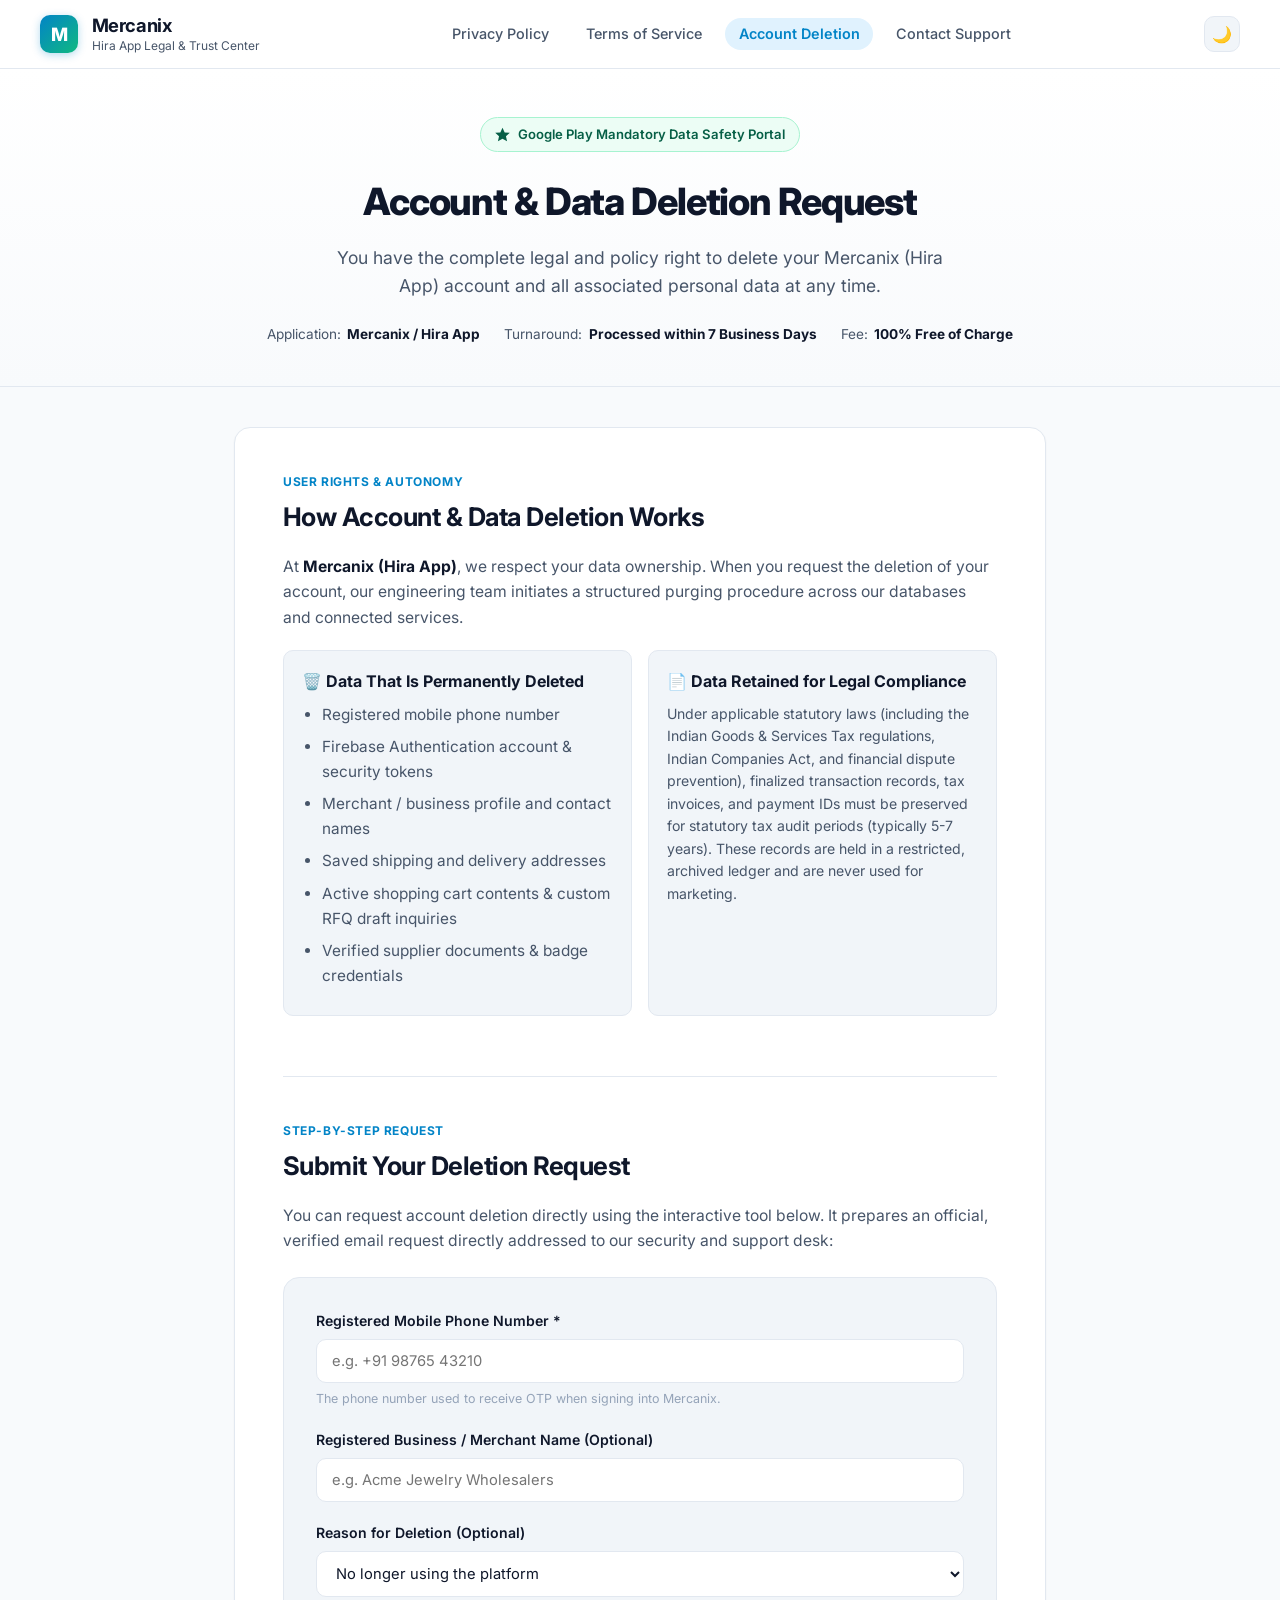
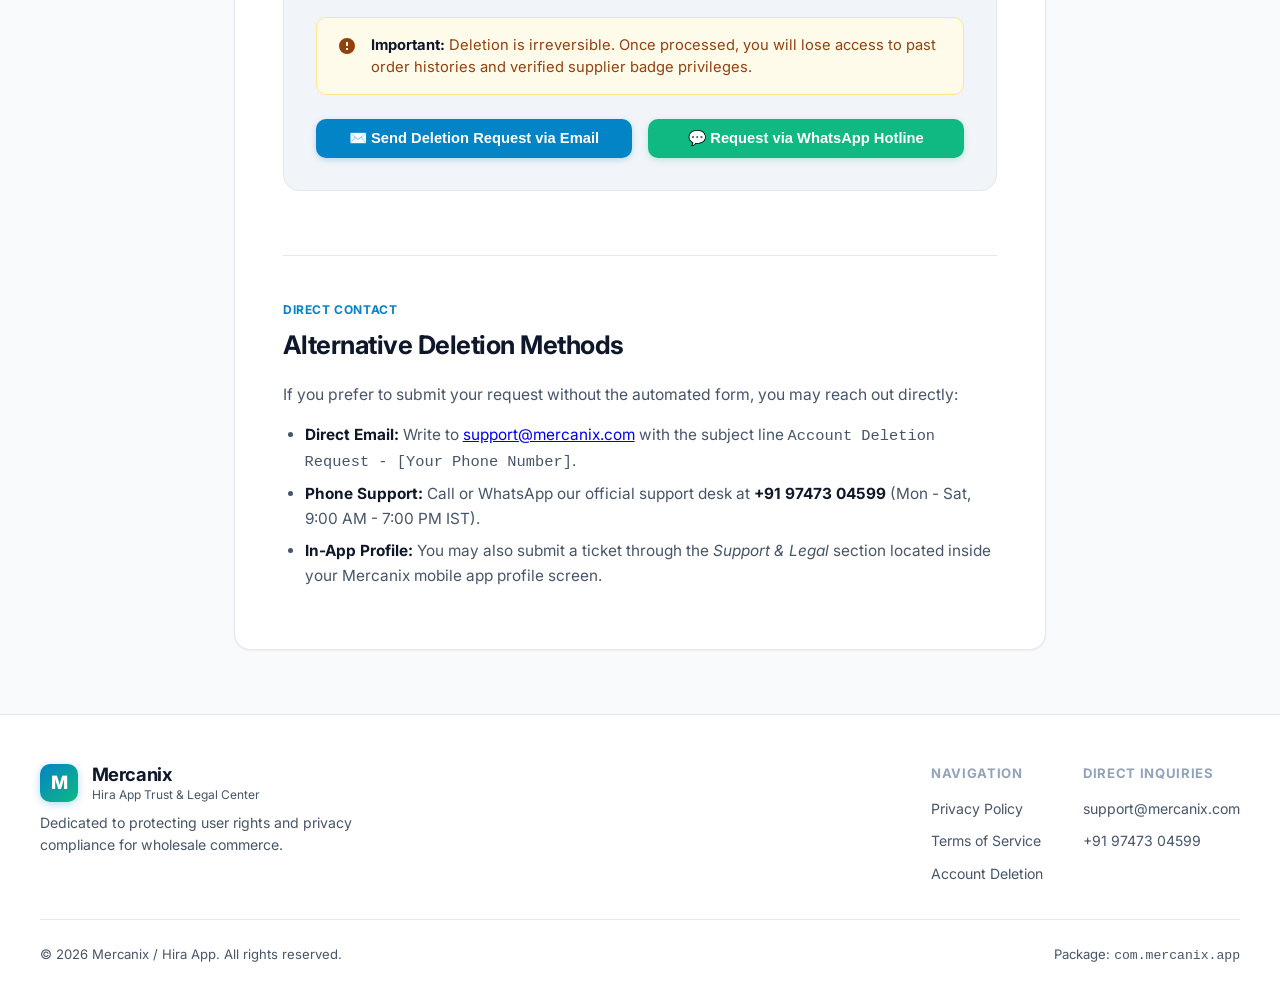
==== deletion.html @ 60d38a86 "Initial commit: Mercanix Privacy Policy, Account Deletion, and Terms" ====
<!DOCTYPE html>
<html lang="en">
<head>
  <meta charset="UTF-8">
  <meta name="viewport" content="width=device-width, initial-scale=1.0">
  <title>Account & Data Deletion Request - Mercanix (Hira App)</title>
  <meta name="description" content="Official Account & Data Deletion request portal for Mercanix (Hira App). Google Play Store compliant account removal and personal data erasure.">
  <link rel="preconnect" href="https://fonts.googleapis.com">
  <link rel="preconnect" href="https://fonts.gstatic.com" crossorigin>
  <link href="https://fonts.googleapis.com/css2?family=Inter:wght@400;500;600;700;800&display=swap" rel="stylesheet">
  <link rel="stylesheet" href="style.css">
</head>
<body>
  <!-- Header Navigation -->
  <header class="site-header">
    <div class="header-container">
      <a href="index.html" class="brand-wrapper">
        <div class="brand-icon">M</div>
        <div class="brand-info">
          <h1>Mercanix</h1>
          <span>Hira App Legal & Trust Center</span>
        </div>
      </a>

      <nav>
        <ul class="nav-menu">
          <li><a href="index.html" class="nav-link">Privacy Policy</a></li>
          <li><a href="terms.html" class="nav-link">Terms of Service</a></li>
          <li><a href="deletion.html" class="nav-link active">Account Deletion</a></li>
          <li><a href="index.html#contact" class="nav-link">Contact Support</a></li>
        </ul>
      </nav>

      <div class="header-actions">
        <button id="theme-toggle" class="btn-icon" title="Toggle Dark/Light Mode" aria-label="Toggle Theme">
          🌙
        </button>
      </div>
    </div>
  </header>

  <!-- Hero Section -->
  <section class="hero-banner">
    <div class="hero-container">
      <div class="compliance-badge">
        <svg viewBox="0 0 20 20"><path d="M10 1l2.9 6.2 6.8.6-5.1 4.5 1.5 6.7-6.1-3.5-6.1 3.5 1.5-6.7-5.1-4.5 6.8-.6L10 1z"/></svg>
        Google Play Mandatory Data Safety Portal
      </div>
      <h1 class="hero-title">Account & Data Deletion Request</h1>
      <p class="hero-subtitle">
        You have the complete legal and policy right to delete your Mercanix (Hira App) account and all associated personal data at any time.
      </p>

      <div class="hero-meta-strip">
        <div class="meta-item">
          <span>Application:</span>
          <strong>Mercanix / Hira App</strong>
        </div>
        <div class="meta-item">
          <span>Turnaround:</span>
          <strong>Processed within 7 Business Days</strong>
        </div>
        <div class="meta-item">
          <span>Fee:</span>
          <strong>100% Free of Charge</strong>
        </div>
      </div>
    </div>
  </section>

  <!-- Main Container -->
  <div class="main-wrapper" style="grid-template-columns: 1fr; max-width: 860px;">
    <article class="policy-content">
      
      <section class="policy-section">
        <span class="section-tag">User Rights & Autonomy</span>
        <h2>How Account & Data Deletion Works</h2>
        <p>
          At <strong>Mercanix (Hira App)</strong>, we respect your data ownership. When you request the deletion of your account, our engineering team initiates a structured purging procedure across our databases and connected services.
        </p>

        <div class="cards-grid">
          <div class="feature-card">
            <h4>🗑️ Data That Is Permanently Deleted</h4>
            <ul style="margin: 0.5rem 0 0 1.25rem; font-size: 0.88rem;">
              <li>Registered mobile phone number</li>
              <li>Firebase Authentication account & security tokens</li>
              <li>Merchant / business profile and contact names</li>
              <li>Saved shipping and delivery addresses</li>
              <li>Active shopping cart contents & custom RFQ draft inquiries</li>
              <li>Verified supplier documents & badge credentials</li>
            </ul>
          </div>

          <div class="feature-card">
            <h4>📄 Data Retained for Legal Compliance</h4>
            <p style="font-size: 0.88rem; margin-top: 0.5rem;">
              Under applicable statutory laws (including the Indian Goods & Services Tax regulations, Indian Companies Act, and financial dispute prevention), finalized transaction records, tax invoices, and payment IDs must be preserved for statutory tax audit periods (typically 5-7 years). These records are held in a restricted, archived ledger and are never used for marketing.
            </p>
          </div>
        </div>
      </section>

      <!-- Interactive Deletion Form -->
      <section class="policy-section">
        <span class="section-tag">Step-by-Step Request</span>
        <h2>Submit Your Deletion Request</h2>
        <p>
          You can request account deletion directly using the interactive tool below. It prepares an official, verified email request directly addressed to our security and support desk:
        </p>

        <div class="deletion-form-card">
          <form id="deletion-form" onsubmit="handleDeletionSubmit(event)">
            <div class="form-group">
              <label class="form-label" for="phone-number">Registered Mobile Phone Number *</label>
              <input 
                type="tel" 
                id="phone-number" 
                class="form-input" 
                placeholder="e.g. +91 98765 43210" 
                required
              >
              <div class="form-hint">The phone number used to receive OTP when signing into Mercanix.</div>
            </div>

            <div class="form-group">
              <label class="form-label" for="business-name">Registered Business / Merchant Name (Optional)</label>
              <input 
                type="text" 
                id="business-name" 
                class="form-input" 
                placeholder="e.g. Acme Jewelry Wholesalers"
              >
            </div>

            <div class="form-group">
              <label class="form-label" for="deletion-reason">Reason for Deletion (Optional)</label>
              <select id="deletion-reason" class="form-select">
                <option value="No longer using the platform">No longer using the platform</option>
                <option value="Privacy or data concerns">Privacy or data concerns</option>
                <option value="Changing mobile phone number">Changing mobile phone number</option>
                <option value="Temporary business closure">Temporary business closure</option>
                <option value="Other">Other / Prefer not to say</option>
              </select>
            </div>

            <div class="alert-box warning" style="margin-bottom: 1.5rem;">
              <svg viewBox="0 0 20 20"><path d="M10 2a8 8 0 100 16 8 8 0 000-16zm1 12H9v-2h2v2zm0-4H9V6h2v4z"/></svg>
              <div>
                <strong>Important:</strong> Deletion is irreversible. Once processed, you will lose access to past order histories and verified supplier badge privileges.
              </div>
            </div>

            <div style="display: flex; gap: 1rem; flex-wrap: wrap;">
              <button type="submit" class="btn btn-primary" style="flex: 1; min-width: 240px;">
                ✉️ Send Deletion Request via Email
              </button>
              <button type="button" onclick="openWhatsAppDeletion()" class="btn btn-accent" style="flex: 1; min-width: 240px;">
                💬 Request via WhatsApp Hotline
              </button>
            </div>
          </form>
        </div>
      </section>

      <!-- Alternative Methods -->
      <section class="policy-section">
        <span class="section-tag">Direct Contact</span>
        <h2>Alternative Deletion Methods</h2>
        <p>If you prefer to submit your request without the automated form, you may reach out directly:</p>
        <ul>
          <li><strong>Direct Email:</strong> Write to <a href="mailto:support@mercanix.com">support@mercanix.com</a> with the subject line <code>Account Deletion Request - [Your Phone Number]</code>.</li>
          <li><strong>Phone Support:</strong> Call or WhatsApp our official support desk at <strong>+91 97473 04599</strong> (Mon - Sat, 9:00 AM - 7:00 PM IST).</li>
          <li><strong>In-App Profile:</strong> You may also submit a ticket through the <em>Support & Legal</em> section located inside your Mercanix mobile app profile screen.</li>
        </ul>
      </section>

    </article>
  </div>

  <!-- Footer -->
  <footer class="site-footer">
    <div class="footer-container">
      <div class="footer-top">
        <div class="footer-brand">
          <div class="brand-wrapper">
            <div class="brand-icon">M</div>
            <div class="brand-info">
              <h1>Mercanix</h1>
              <span>Hira App Trust & Legal Center</span>
            </div>
          </div>
          <p>
            Dedicated to protecting user rights and privacy compliance for wholesale commerce.
          </p>
        </div>

        <div class="footer-links">
          <div class="footer-col">
            <h5>Navigation</h5>
            <ul>
              <li><a href="index.html">Privacy Policy</a></li>
              <li><a href="terms.html">Terms of Service</a></li>
              <li><a href="deletion.html">Account Deletion</a></li>
            </ul>
          </div>
          <div class="footer-col">
            <h5>Direct Inquiries</h5>
            <ul>
              <li><a href="mailto:support@mercanix.com">support@mercanix.com</a></li>
              <li><a href="tel:+919747304599">+91 97473 04599</a></li>
            </ul>
          </div>
        </div>
      </div>

      <div class="footer-bottom">
        <div>© 2026 Mercanix / Hira App. All rights reserved.</div>
        <div>Package: <code>com.mercanix.app</code></div>
      </div>
    </div>
  </footer>

  <script>
    // Theme toggle
    const themeToggleBtn = document.getElementById('theme-toggle');
    const savedTheme = localStorage.getItem('mercanix_theme') || (window.matchMedia('(prefers-color-scheme: dark)').matches ? 'dark' : 'light');
    document.documentElement.setAttribute('data-theme', savedTheme);
    if (themeToggleBtn) {
      themeToggleBtn.innerHTML = savedTheme === 'dark' ? '☀️' : '🌙';
      themeToggleBtn.addEventListener('click', () => {
        const currentTheme = document.documentElement.getAttribute('data-theme');
        const newTheme = currentTheme === 'dark' ? 'light' : 'dark';
        document.documentElement.setAttribute('data-theme', newTheme);
        localStorage.setItem('mercanix_theme', newTheme);
        themeToggleBtn.innerHTML = newTheme === 'dark' ? '☀️' : '🌙';
      });
    }

    // Form Submission: Formats pre-filled Mailto
    function handleDeletionSubmit(e) {
      e.preventDefault();
      const phone = document.getElementById('phone-number').value.trim();
      const business = document.getElementById('business-name').value.trim();
      const reason = document.getElementById('deletion-reason').value;

      if (!phone) {
        alert('Please provide your registered mobile phone number.');
        return;
      }

      const subject = encodeURIComponent(`Account & Data Deletion Request - ${phone}`);
      const body = encodeURIComponent(
        `Dear Mercanix Support Team,\n\n` +
        `I am officially requesting the complete deletion of my user account and associated personal data from the Mercanix (Hira App) mobile application.\n\n` +
        `Account Details:\n` +
        `- Registered Phone Number: ${phone}\n` +
        `- Business/Store Name: ${business || 'Not specified'}\n` +
        `- Reason: ${reason}\n\n` +
        `I understand that this action is irreversible and request that all personal credentials, saved addresses, and active session tokens be purged within 7 business days as per Google Play Store policy.\n\n` +
        `Thank you.`
      );

      window.location.href = `mailto:support@mercanix.com?subject=${subject}&body=${body}`;
    }

    // WhatsApp Direct Deletion
    function openWhatsAppDeletion() {
      const phone = document.getElementById('phone-number').value.trim() || '[My Phone Number]';
      const text = encodeURIComponent(
        `Hello Mercanix Support,\n\nI would like to request the permanent deletion of my Mercanix / Hira App account registered with phone: ${phone}. Please confirm once processed.`
      );
      window.open(`https://wa.me/919747304599?text=${text}`, '_blank');
    }
  </script>
</body>
</html>
---- style.css ----
/* ==========================================================================
   Mercanix / Hira App - Privacy Policy & Legal Portal Stylesheet
   Modern, Clean, Responsive, and Google Play Store Compliant
   ========================================================================== */

:root {
  --primary: #0284c7;
  --primary-hover: #0369a1;
  --primary-light: #e0f2fe;
  --accent: #10b981;
  --accent-light: #d1fae5;
  --accent-dark: #047857;
  
  --bg-page: #f8fafc;
  --bg-card: #ffffff;
  --bg-card-alt: #f1f5f9;
  --bg-nav: rgba(255, 255, 255, 0.92);
  --border-color: #e2e8f0;
  --border-focus: #38bdf8;
  
  --text-main: #0f172a;
  --text-muted: #475569;
  --text-light: #94a3b8;
  
  --badge-bg: #ecfdf5;
  --badge-text: #065f46;
  --badge-border: #a7f3d0;
  
  --alert-info-bg: #eff6ff;
  --alert-info-border: #bfdbfe;
  --alert-info-text: #1e40af;
  
  --alert-warn-bg: #fffbeb;
  --alert-warn-border: #fde68a;
  --alert-warn-text: #92400e;
  
  --shadow-sm: 0 1px 2px 0 rgba(0, 0, 0, 0.05);
  --shadow-md: 0 4px 6px -1px rgba(0, 0, 0, 0.08), 0 2px 4px -2px rgba(0, 0, 0, 0.05);
  --shadow-lg: 0 10px 15px -3px rgba(0, 0, 0, 0.08), 0 4px 6px -4px rgba(0, 0, 0, 0.04);
  
  --radius-sm: 6px;
  --radius-md: 10px;
  --radius-lg: 16px;
  --radius-full: 9999px;
  
  --font-sans: 'Inter', -apple-system, BlinkMacSystemFont, "Segoe UI", Roboto, Helvetica, Arial, sans-serif;
  --font-mono: ui-monospace, SFMono-Regular, Menlo, Monaco, Consolas, monospace;
}

[data-theme="dark"] {
  --bg-page: #0b0f19;
  --bg-card: #131b2e;
  --bg-card-alt: #1e293b;
  --bg-nav: rgba(19, 27, 46, 0.92);
  --border-color: #27354f;
  --border-focus: #38bdf8;
  
  --text-main: #f8fafc;
  --text-muted: #94a3b8;
  --text-light: #64748b;
  
  --badge-bg: rgba(16, 185, 129, 0.15);
  --badge-text: #34d399;
  --badge-border: rgba(16, 185, 129, 0.3);
  
  --alert-info-bg: rgba(30, 58, 138, 0.25);
  --alert-info-border: rgba(59, 130, 246, 0.35);
  --alert-info-text: #93c5fd;
  
  --alert-warn-bg: rgba(146, 64, 14, 0.25);
  --alert-warn-border: rgba(245, 158, 11, 0.35);
  --alert-warn-text: #fde68a;
  
  --shadow-sm: 0 1px 2px 0 rgba(0, 0, 0, 0.3);
  --shadow-md: 0 4px 6px -1px rgba(0, 0, 0, 0.4);
  --shadow-lg: 0 10px 15px -3px rgba(0, 0, 0, 0.5);
}

/* Base Reset */
*, *::before, *::after {
  box-sizing: border-box;
  margin: 0;
  padding: 0;
}

html {
  scroll-behavior: smooth;
  font-size: 16px;
  line-height: 1.6;
}

body {
  font-family: var(--font-sans);
  background-color: var(--bg-page);
  color: var(--text-main);
  transition: background-color 0.25s ease, color 0.25s ease;
  -webkit-font-smoothing: antialiased;
  -moz-osx-font-smoothing: grayscale;
}

/* Reading Progress Bar */
#progress-bar {
  position: fixed;
  top: 0;
  left: 0;
  height: 3px;
  background: linear-gradient(90deg, var(--primary), var(--accent));
  width: 0%;
  z-index: 999;
  transition: width 0.1s ease-out;
}

/* Header & Navigation */
header.site-header {
  position: sticky;
  top: 0;
  background: var(--bg-nav);
  backdrop-filter: blur(12px);
  -webkit-backdrop-filter: blur(12px);
  border-bottom: 1px solid var(--border-color);
  z-index: 100;
  padding: 0.85rem 1.5rem;
}

.header-container {
  max-width: 1200px;
  margin: 0 auto;
  display: flex;
  align-items: center;
  justify-content: space-between;
  gap: 1rem;
}

.brand-wrapper {
  display: flex;
  align-items: center;
  gap: 0.85rem;
  text-decoration: none;
  color: inherit;
}

.brand-icon {
  width: 38px;
  height: 38px;
  border-radius: var(--radius-md);
  background: linear-gradient(135deg, #0284c7, #10b981);
  display: flex;
  align-items: center;
  justify-content: center;
  color: white;
  font-weight: 800;
  font-size: 1.15rem;
  box-shadow: 0 2px 8px rgba(2, 132, 199, 0.3);
}

.brand-info h1 {
  font-size: 1.15rem;
  font-weight: 700;
  letter-spacing: -0.02em;
  color: var(--text-main);
  line-height: 1.2;
}

.brand-info span {
  font-size: 0.75rem;
  color: var(--text-muted);
  display: block;
}

.nav-menu {
  display: flex;
  align-items: center;
  gap: 0.6rem;
  list-style: none;
}

.nav-link {
  text-decoration: none;
  font-size: 0.9rem;
  font-weight: 500;
  color: var(--text-muted);
  padding: 0.45rem 0.85rem;
  border-radius: var(--radius-full);
  transition: all 0.2s ease;
}

.nav-link:hover {
  color: var(--primary);
  background: var(--bg-card-alt);
}

.nav-link.active {
  color: var(--primary);
  background: var(--primary-light);
  font-weight: 600;
}

[data-theme="dark"] .nav-link.active {
  background: rgba(2, 132, 199, 0.2);
  color: #38bdf8;
}

.header-actions {
  display: flex;
  align-items: center;
  gap: 0.6rem;
}

.btn-icon {
  background: var(--bg-card-alt);
  border: 1px solid var(--border-color);
  color: var(--text-muted);
  padding: 0.45rem;
  border-radius: var(--radius-md);
  cursor: pointer;
  display: inline-flex;
  align-items: center;
  justify-content: center;
  transition: all 0.2s ease;
  font-size: 1rem;
  width: 36px;
  height: 36px;
}

.btn-icon:hover {
  color: var(--text-main);
  border-color: var(--border-focus);
}

/* Hero Section */
.hero-banner {
  background: linear-gradient(180deg, var(--bg-card) 0%, var(--bg-page) 100%);
  border-bottom: 1px solid var(--border-color);
  padding: 3rem 1.5rem 2.5rem;
}

.hero-container {
  max-width: 1100px;
  margin: 0 auto;
  text-align: center;
}

.compliance-badge {
  display: inline-flex;
  align-items: center;
  gap: 0.5rem;
  padding: 0.35rem 0.85rem;
  border-radius: var(--radius-full);
  background: var(--badge-bg);
  border: 1px solid var(--badge-border);
  color: var(--badge-text);
  font-size: 0.82rem;
  font-weight: 600;
  margin-bottom: 1.25rem;
}

.compliance-badge svg {
  width: 15px;
  height: 15px;
  fill: currentColor;
}

.hero-title {
  font-size: 2.35rem;
  font-weight: 800;
  letter-spacing: -0.03em;
  color: var(--text-main);
  margin-bottom: 0.75rem;
}

.hero-subtitle {
  font-size: 1.1rem;
  color: var(--text-muted);
  max-width: 650px;
  margin: 0 auto 1.5rem;
}

.hero-meta-strip {
  display: flex;
  flex-wrap: wrap;
  justify-content: center;
  gap: 1.5rem;
  font-size: 0.85rem;
  color: var(--text-muted);
}

.meta-item {
  display: inline-flex;
  align-items: center;
  gap: 0.4rem;
}

.meta-item strong {
  color: var(--text-main);
}

/* Quick Search Bar */
.search-wrapper {
  max-width: 540px;
  margin: 1.5rem auto 0;
  position: relative;
}

.search-input {
  width: 100%;
  padding: 0.75rem 1rem 0.75rem 2.5rem;
  border-radius: var(--radius-full);
  border: 1px solid var(--border-color);
  background: var(--bg-card);
  color: var(--text-main);
  font-size: 0.92rem;
  outline: none;
  box-shadow: var(--shadow-sm);
  transition: all 0.2s ease;
}

.search-input:focus {
  border-color: var(--primary);
  box-shadow: 0 0 0 3px rgba(2, 132, 199, 0.15);
}

.search-icon {
  position: absolute;
  left: 0.9rem;
  top: 50%;
  transform: translateY(-50%);
  color: var(--text-light);
  pointer-events: none;
}

/* Main Container & Layout */
.main-wrapper {
  max-width: 1200px;
  margin: 2.5rem auto;
  padding: 0 1.5rem;
  display: grid;
  grid-template-columns: 280px 1fr;
  gap: 2.5rem;
  align-items: start;
}

/* Sticky Sidebar Table of Contents */
aside.toc-sidebar {
  position: sticky;
  top: 5.5rem;
  background: var(--bg-card);
  border: 1px solid var(--border-color);
  border-radius: var(--radius-lg);
  padding: 1.25rem;
  box-shadow: var(--shadow-sm);
  max-height: calc(100vh - 7rem);
  overflow-y: auto;
}

.toc-header {
  font-size: 0.82rem;
  text-transform: uppercase;
  letter-spacing: 0.05em;
  font-weight: 700;
  color: var(--text-light);
  margin-bottom: 0.85rem;
  display: flex;
  align-items: center;
  justify-content: space-between;
}

.toc-list {
  list-style: none;
  display: flex;
  flex-direction: column;
  gap: 0.25rem;
}

.toc-link {
  display: block;
  padding: 0.45rem 0.65rem;
  font-size: 0.87rem;
  color: var(--text-muted);
  text-decoration: none;
  border-radius: var(--radius-sm);
  transition: all 0.15s ease;
  line-height: 1.35;
}

.toc-link:hover {
  color: var(--primary);
  background: var(--bg-card-alt);
}

.toc-link.active {
  color: var(--primary);
  background: var(--primary-light);
  font-weight: 600;
  border-left: 3px solid var(--primary);
}

[data-theme="dark"] .toc-link.active {
  background: rgba(2, 132, 199, 0.15);
}

/* Content Area */
article.policy-content {
  background: var(--bg-card);
  border: 1px solid var(--border-color);
  border-radius: var(--radius-lg);
  padding: 2.5rem 3rem;
  box-shadow: var(--shadow-sm);
}

/* Content Sections */
.policy-section {
  padding-bottom: 2.5rem;
  margin-bottom: 2.5rem;
  border-bottom: 1px solid var(--border-color);
}

.policy-section:last-child {
  border-bottom: none;
  margin-bottom: 0;
  padding-bottom: 0;
}

.section-tag {
  display: inline-block;
  font-size: 0.75rem;
  font-weight: 700;
  text-transform: uppercase;
  letter-spacing: 0.05em;
  color: var(--primary);
  margin-bottom: 0.4rem;
}

.policy-section h2 {
  font-size: 1.6rem;
  font-weight: 700;
  letter-spacing: -0.02em;
  color: var(--text-main);
  margin-bottom: 1rem;
  display: flex;
  align-items: center;
  gap: 0.5rem;
}

.policy-section h3 {
  font-size: 1.15rem;
  font-weight: 600;
  color: var(--text-main);
  margin: 1.5rem 0 0.6rem;
}

.policy-section p {
  color: var(--text-muted);
  margin-bottom: 1rem;
  font-size: 0.98rem;
}

.policy-section ul, .policy-section ol {
  margin: 0 0 1.25rem 1.35rem;
  color: var(--text-muted);
}

.policy-section li {
  margin-bottom: 0.5rem;
  font-size: 0.96rem;
}

.policy-section strong {
  color: var(--text-main);
}

/* Callout Alert Boxes */
.alert-box {
  border-radius: var(--radius-md);
  padding: 1rem 1.25rem;
  margin: 1.25rem 0;
  display: flex;
  gap: 0.85rem;
  font-size: 0.92rem;
  line-height: 1.5;
}

.alert-box.info {
  background: var(--alert-info-bg);
  border: 1px solid var(--alert-info-border);
  color: var(--alert-info-text);
}

.alert-box.warning {
  background: var(--alert-warn-bg);
  border: 1px solid var(--alert-warn-border);
  color: var(--alert-warn-text);
}

.alert-box svg {
  flex-shrink: 0;
  width: 20px;
  height: 20px;
  margin-top: 0.15rem;
  fill: currentColor;
}

/* Tables for Data Disclosure */
.data-table-container {
  overflow-x: auto;
  margin: 1.25rem 0 1.75rem;
  border-radius: var(--radius-md);
  border: 1px solid var(--border-color);
}

table.data-table {
  width: 100%;
  border-collapse: collapse;
  text-align: left;
  font-size: 0.9rem;
}

table.data-table th {
  background: var(--bg-card-alt);
  color: var(--text-main);
  font-weight: 600;
  padding: 0.85rem 1rem;
  border-bottom: 1px solid var(--border-color);
}

table.data-table td {
  padding: 0.85rem 1rem;
  border-bottom: 1px solid var(--border-color);
  color: var(--text-muted);
  vertical-align: top;
}

table.data-table tr:last-child td {
  border-bottom: none;
}

/* Buttons */
.btn {
  display: inline-flex;
  align-items: center;
  justify-content: center;
  gap: 0.5rem;
  font-weight: 600;
  font-size: 0.92rem;
  padding: 0.65rem 1.25rem;
  border-radius: var(--radius-md);
  text-decoration: none;
  cursor: pointer;
  transition: all 0.2s ease;
  border: none;
}

.btn-primary {
  background: var(--primary);
  color: white;
  box-shadow: 0 2px 6px rgba(2, 132, 199, 0.25);
}

.btn-primary:hover {
  background: var(--primary-hover);
  transform: translateY(-1px);
}

.btn-accent {
  background: var(--accent);
  color: white;
  box-shadow: 0 2px 6px rgba(16, 185, 129, 0.25);
}

.btn-accent:hover {
  background: var(--accent-dark);
  transform: translateY(-1px);
}

.btn-outline {
  background: transparent;
  color: var(--text-main);
  border: 1px solid var(--border-color);
}

.btn-outline:hover {
  background: var(--bg-card-alt);
  border-color: var(--border-focus);
}

/* Card Grids */
.cards-grid {
  display: grid;
  grid-template-columns: repeat(auto-fit, minmax(240px, 1fr));
  gap: 1rem;
  margin: 1.25rem 0;
}

.feature-card {
  background: var(--bg-card-alt);
  border: 1px solid var(--border-color);
  border-radius: var(--radius-md);
  padding: 1.15rem;
}

.feature-card h4 {
  font-size: 1rem;
  color: var(--text-main);
  margin-bottom: 0.4rem;
  display: flex;
  align-items: center;
  gap: 0.5rem;
}

.feature-card p {
  font-size: 0.87rem;
  color: var(--text-muted);
  margin-bottom: 0;
}

/* Interactive Deletion Form */
.deletion-form-card {
  background: var(--bg-card-alt);
  border: 1px solid var(--border-color);
  border-radius: var(--radius-lg);
  padding: 2rem;
  margin: 1.5rem 0;
}

.form-group {
  margin-bottom: 1.25rem;
}

.form-label {
  display: block;
  font-size: 0.88rem;
  font-weight: 600;
  color: var(--text-main);
  margin-bottom: 0.4rem;
}

.form-input, .form-textarea, .form-select {
  width: 100%;
  padding: 0.75rem 0.95rem;
  border-radius: var(--radius-md);
  border: 1px solid var(--border-color);
  background: var(--bg-card);
  color: var(--text-main);
  font-size: 0.92rem;
  font-family: inherit;
  outline: none;
  transition: all 0.2s ease;
}

.form-input:focus, .form-textarea:focus, .form-select:focus {
  border-color: var(--primary);
  box-shadow: 0 0 0 3px rgba(2, 132, 199, 0.15);
}

.form-hint {
  font-size: 0.78rem;
  color: var(--text-light);
  margin-top: 0.35rem;
}

/* Footer */
footer.site-footer {
  background: var(--bg-card);
  border-top: 1px solid var(--border-color);
  padding: 3rem 1.5rem 2rem;
  margin-top: 4rem;
}

.footer-container {
  max-width: 1200px;
  margin: 0 auto;
  display: flex;
  flex-direction: column;
  gap: 2rem;
}

.footer-top {
  display: flex;
  justify-content: space-between;
  align-items: flex-start;
  flex-wrap: wrap;
  gap: 2rem;
}

.footer-brand p {
  color: var(--text-muted);
  font-size: 0.88rem;
  max-width: 380px;
  margin-top: 0.5rem;
}

.footer-links {
  display: flex;
  gap: 2.5rem;
  flex-wrap: wrap;
}

.footer-col h5 {
  font-size: 0.82rem;
  font-weight: 700;
  text-transform: uppercase;
  color: var(--text-light);
  margin-bottom: 0.75rem;
  letter-spacing: 0.05em;
}

.footer-col ul {
  list-style: none;
  display: flex;
  flex-direction: column;
  gap: 0.45rem;
}

.footer-col a {
  text-decoration: none;
  color: var(--text-muted);
  font-size: 0.88rem;
  transition: color 0.15s ease;
}

.footer-col a:hover {
  color: var(--primary);
}

.footer-bottom {
  border-top: 1px solid var(--border-color);
  padding-top: 1.5rem;
  display: flex;
  justify-content: space-between;
  align-items: center;
  flex-wrap: wrap;
  gap: 1rem;
  font-size: 0.82rem;
  color: var(--text-muted);
}

/* Responsive Media Queries */
@media (max-width: 960px) {
  .main-wrapper {
    grid-template-columns: 1fr;
  }
  
  aside.toc-sidebar {
    display: none;
  }
  
  article.policy-content {
    padding: 1.75rem 1.5rem;
  }
  
  .hero-title {
    font-size: 1.85rem;
  }
}

@media (max-width: 640px) {
  .header-container {
    flex-direction: column;
    align-items: flex-start;
  }
  
  .nav-menu {
    width: 100%;
    overflow-x: auto;
    padding-bottom: 0.25rem;
  }
  
  .footer-top {
    flex-direction: column;
  }
}

/* Print Stylesheet (Optimized for Play Store review PDF generation) */
@media print {
  header.site-header,
  #progress-bar,
  .search-wrapper,
  aside.toc-sidebar,
  .btn,
  .theme-toggle,
  footer.site-footer {
    display: none !important;
  }
  
  body {
    background: white !important;
    color: black !important;
    font-size: 11pt;
  }
  
  .main-wrapper {
    max-width: 100% !important;
    margin: 0 !important;
    padding: 0 !important;
    display: block !important;
  }
  
  article.policy-content {
    border: none !important;
    box-shadow: none !important;
    padding: 0 !important;
  }
  
  .hero-banner {
    border: none !important;
    background: transparent !important;
    padding: 1rem 0 !important;
  }
}
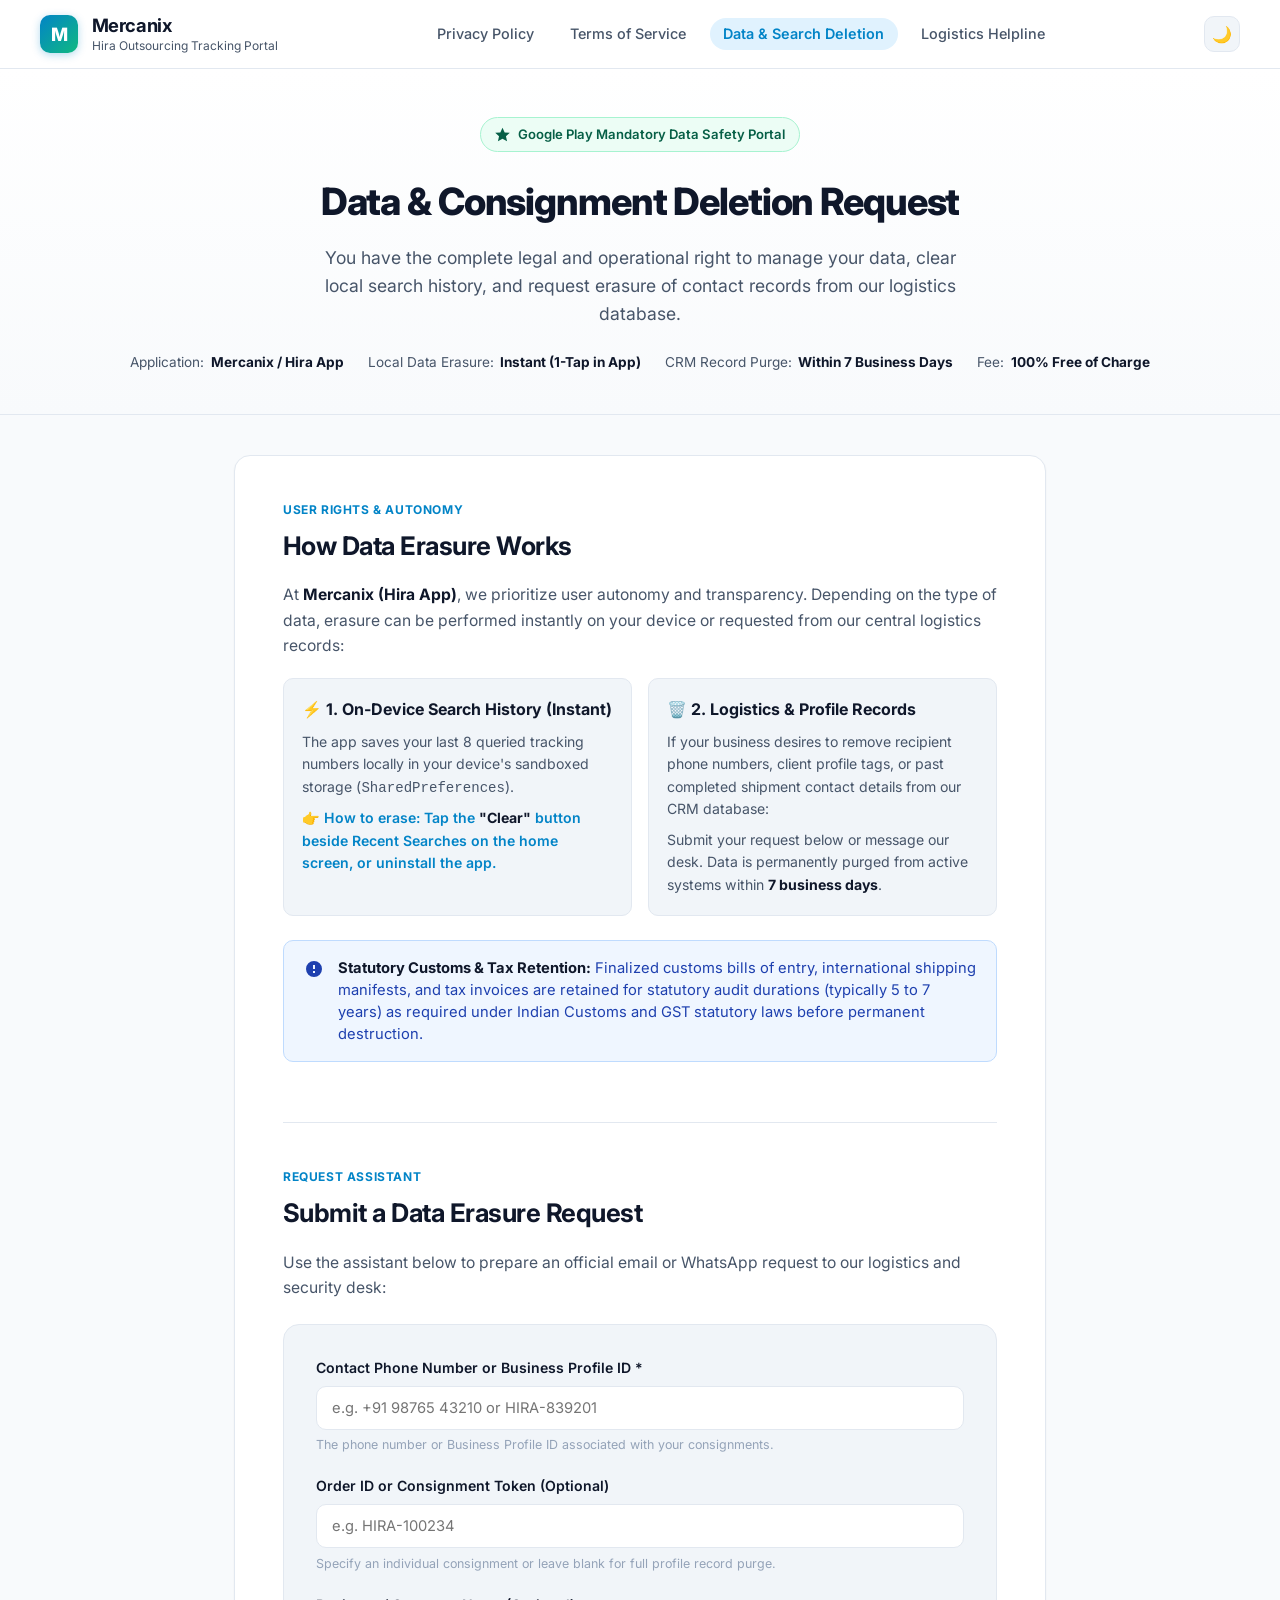
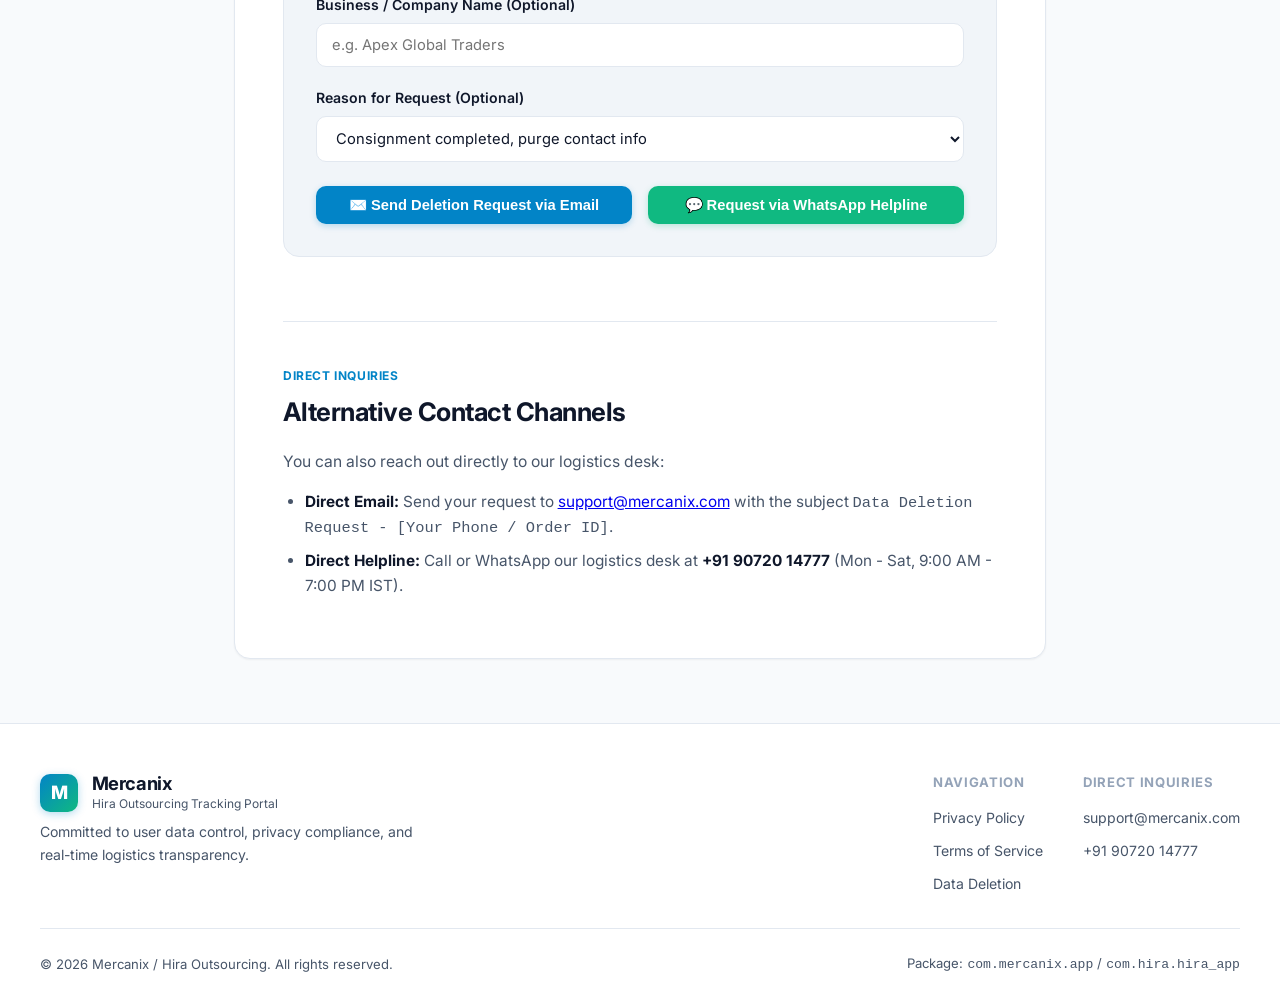
==== commit 7beb0e8b: "feat: update privacy policy and legal terms for tracking-focused Mercanix app with new helpline 9072" ====
--- a/deletion.html
+++ b/deletion.html
@@ -3,8 +3,8 @@
 <head>
   <meta charset="UTF-8">
   <meta name="viewport" content="width=device-width, initial-scale=1.0">
-  <title>Account & Data Deletion Request - Mercanix (Hira App)</title>
-  <meta name="description" content="Official Account & Data Deletion request portal for Mercanix (Hira App). Google Play Store compliant account removal and personal data erasure.">
+  <title>Data & Account Deletion Request - Mercanix (Hira App)</title>
+  <meta name="description" content="Official Data, Search History & Consignment Record Deletion Portal for Mercanix / Hira App. Google Play Store compliant data safety portal.">
   <link rel="preconnect" href="https://fonts.googleapis.com">
   <link rel="preconnect" href="https://fonts.gstatic.com" crossorigin>
   <link href="https://fonts.googleapis.com/css2?family=Inter:wght@400;500;600;700;800&display=swap" rel="stylesheet">
@@ -18,7 +18,7 @@
         <div class="brand-icon">M</div>
         <div class="brand-info">
           <h1>Mercanix</h1>
-          <span>Hira App Legal & Trust Center</span>
+          <span>Hira Outsourcing Tracking Portal</span>
         </div>
       </a>
 
@@ -26,8 +26,8 @@
         <ul class="nav-menu">
           <li><a href="index.html" class="nav-link">Privacy Policy</a></li>
           <li><a href="terms.html" class="nav-link">Terms of Service</a></li>
-          <li><a href="deletion.html" class="nav-link active">Account Deletion</a></li>
-          <li><a href="index.html#contact" class="nav-link">Contact Support</a></li>
+          <li><a href="deletion.html" class="nav-link active">Data & Search Deletion</a></li>
+          <li><a href="index.html#contact" class="nav-link">Logistics Helpline</a></li>
         </ul>
       </nav>
 
@@ -46,9 +46,9 @@
         <svg viewBox="0 0 20 20"><path d="M10 1l2.9 6.2 6.8.6-5.1 4.5 1.5 6.7-6.1-3.5-6.1 3.5 1.5-6.7-5.1-4.5 6.8-.6L10 1z"/></svg>
         Google Play Mandatory Data Safety Portal
       </div>
-      <h1 class="hero-title">Account & Data Deletion Request</h1>
+      <h1 class="hero-title">Data & Consignment Deletion Request</h1>
       <p class="hero-subtitle">
-        You have the complete legal and policy right to delete your Mercanix (Hira App) account and all associated personal data at any time.
+        You have the complete legal and operational right to manage your data, clear local search history, and request erasure of contact records from our logistics database.
       </p>
 
       <div class="hero-meta-strip">
@@ -57,8 +57,12 @@
           <strong>Mercanix / Hira App</strong>
         </div>
         <div class="meta-item">
-          <span>Turnaround:</span>
-          <strong>Processed within 7 Business Days</strong>
+          <span>Local Data Erasure:</span>
+          <strong>Instant (1-Tap in App)</strong>
+        </div>
+        <div class="meta-item">
+          <span>CRM Record Purge:</span>
+          <strong>Within 7 Business Days</strong>
         </div>
         <div class="meta-item">
           <span>Fee:</span>
@@ -74,89 +78,102 @@
       
       <section class="policy-section">
         <span class="section-tag">User Rights & Autonomy</span>
-        <h2>How Account & Data Deletion Works</h2>
+        <h2>How Data Erasure Works</h2>
         <p>
-          At <strong>Mercanix (Hira App)</strong>, we respect your data ownership. When you request the deletion of your account, our engineering team initiates a structured purging procedure across our databases and connected services.
+          At <strong>Mercanix (Hira App)</strong>, we prioritize user autonomy and transparency. Depending on the type of data, erasure can be performed instantly on your device or requested from our central logistics records:
         </p>
 
         <div class="cards-grid">
           <div class="feature-card">
-            <h4>🗑️ Data That Is Permanently Deleted</h4>
-            <ul style="margin: 0.5rem 0 0 1.25rem; font-size: 0.88rem;">
-              <li>Registered mobile phone number</li>
-              <li>Firebase Authentication account & security tokens</li>
-              <li>Merchant / business profile and contact names</li>
-              <li>Saved shipping and delivery addresses</li>
-              <li>Active shopping cart contents & custom RFQ draft inquiries</li>
-              <li>Verified supplier documents & badge credentials</li>
-            </ul>
+            <h4>⚡ 1. On-Device Search History (Instant)</h4>
+            <p style="font-size: 0.88rem; margin-top: 0.5rem;">
+              The app saves your last 8 queried tracking numbers locally in your device's sandboxed storage (<code>SharedPreferences</code>).
+            </p>
+            <p style="font-size: 0.88rem; margin-top: 0.5rem; color: var(--primary); font-weight: 600;">
+              👉 How to erase: Tap the <strong>"Clear"</strong> button beside Recent Searches on the home screen, or uninstall the app.
+            </p>
           </div>
 
           <div class="feature-card">
-            <h4>📄 Data Retained for Legal Compliance</h4>
+            <h4>🗑️ 2. Logistics & Profile Records</h4>
             <p style="font-size: 0.88rem; margin-top: 0.5rem;">
-              Under applicable statutory laws (including the Indian Goods & Services Tax regulations, Indian Companies Act, and financial dispute prevention), finalized transaction records, tax invoices, and payment IDs must be preserved for statutory tax audit periods (typically 5-7 years). These records are held in a restricted, archived ledger and are never used for marketing.
-            </p>
+              If your business desires to remove recipient phone numbers, client profile tags, or past completed shipment contact details from our CRM database:
+            </p>
+            <p style="font-size: 0.88rem; margin-top: 0.5rem;">
+              Submit your request below or message our desk. Data is permanently purged from active systems within <strong>7 business days</strong>.
+            </p>
+          </div>
+        </div>
+
+        <div class="alert-box info" style="margin-top: 1.5rem;">
+          <svg viewBox="0 0 20 20"><path d="M10 2a8 8 0 100 16 8 8 0 000-16zm1 12H9v-2h2v2zm0-4H9V6h2v4z"/></svg>
+          <div>
+            <strong>Statutory Customs & Tax Retention:</strong>
+            Finalized customs bills of entry, international shipping manifests, and tax invoices are retained for statutory audit durations (typically 5 to 7 years) as required under Indian Customs and GST statutory laws before permanent destruction.
           </div>
         </div>
       </section>
 
       <!-- Interactive Deletion Form -->
       <section class="policy-section">
-        <span class="section-tag">Step-by-Step Request</span>
-        <h2>Submit Your Deletion Request</h2>
+        <span class="section-tag">Request Assistant</span>
+        <h2>Submit a Data Erasure Request</h2>
         <p>
-          You can request account deletion directly using the interactive tool below. It prepares an official, verified email request directly addressed to our security and support desk:
+          Use the assistant below to prepare an official email or WhatsApp request to our logistics and security desk:
         </p>
 
         <div class="deletion-form-card">
           <form id="deletion-form" onsubmit="handleDeletionSubmit(event)">
             <div class="form-group">
-              <label class="form-label" for="phone-number">Registered Mobile Phone Number *</label>
+              <label class="form-label" for="phone-number">Contact Phone Number or Business Profile ID *</label>
               <input 
-                type="tel" 
+                type="text" 
                 id="phone-number" 
                 class="form-input" 
-                placeholder="e.g. +91 98765 43210" 
+                placeholder="e.g. +91 98765 43210 or HIRA-839201" 
                 required
               >
-              <div class="form-hint">The phone number used to receive OTP when signing into Mercanix.</div>
-            </div>
-
-            <div class="form-group">
-              <label class="form-label" for="business-name">Registered Business / Merchant Name (Optional)</label>
+              <div class="form-hint">The phone number or Business Profile ID associated with your consignments.</div>
+            </div>
+
+            <div class="form-group">
+              <label class="form-label" for="order-id">Order ID or Consignment Token (Optional)</label>
+              <input 
+                type="text" 
+                id="order-id" 
+                class="form-input" 
+                placeholder="e.g. HIRA-100234" 
+              >
+              <div class="form-hint">Specify an individual consignment or leave blank for full profile record purge.</div>
+            </div>
+
+            <div class="form-group">
+              <label class="form-label" for="business-name">Business / Company Name (Optional)</label>
               <input 
                 type="text" 
                 id="business-name" 
                 class="form-input" 
-                placeholder="e.g. Acme Jewelry Wholesalers"
+                placeholder="e.g. Apex Global Traders"
               >
             </div>
 
             <div class="form-group">
-              <label class="form-label" for="deletion-reason">Reason for Deletion (Optional)</label>
+              <label class="form-label" for="deletion-reason">Reason for Request (Optional)</label>
               <select id="deletion-reason" class="form-select">
-                <option value="No longer using the platform">No longer using the platform</option>
-                <option value="Privacy or data concerns">Privacy or data concerns</option>
-                <option value="Changing mobile phone number">Changing mobile phone number</option>
-                <option value="Temporary business closure">Temporary business closure</option>
+                <option value="Consignment completed, purge contact info">Consignment completed, purge contact info</option>
+                <option value="Business account closure">Business account closure</option>
+                <option value="Updated contact person / phone">Updated contact person / phone</option>
+                <option value="Privacy preference">Privacy preference</option>
                 <option value="Other">Other / Prefer not to say</option>
               </select>
             </div>
 
-            <div class="alert-box warning" style="margin-bottom: 1.5rem;">
-              <svg viewBox="0 0 20 20"><path d="M10 2a8 8 0 100 16 8 8 0 000-16zm1 12H9v-2h2v2zm0-4H9V6h2v4z"/></svg>
-              <div>
-                <strong>Important:</strong> Deletion is irreversible. Once processed, you will lose access to past order histories and verified supplier badge privileges.
-              </div>
-            </div>
-
-            <div style="display: flex; gap: 1rem; flex-wrap: wrap;">
+            <div style="display: flex; gap: 1rem; flex-wrap: wrap; margin-top: 1.5rem;">
               <button type="submit" class="btn btn-primary" style="flex: 1; min-width: 240px;">
                 ✉️ Send Deletion Request via Email
               </button>
               <button type="button" onclick="openWhatsAppDeletion()" class="btn btn-accent" style="flex: 1; min-width: 240px;">
-                💬 Request via WhatsApp Hotline
+                💬 Request via WhatsApp Helpline
               </button>
             </div>
           </form>
@@ -165,13 +182,12 @@
 
       <!-- Alternative Methods -->
       <section class="policy-section">
-        <span class="section-tag">Direct Contact</span>
-        <h2>Alternative Deletion Methods</h2>
-        <p>If you prefer to submit your request without the automated form, you may reach out directly:</p>
+        <span class="section-tag">Direct Inquiries</span>
+        <h2>Alternative Contact Channels</h2>
+        <p>You can also reach out directly to our logistics desk:</p>
         <ul>
-          <li><strong>Direct Email:</strong> Write to <a href="mailto:support@mercanix.com">support@mercanix.com</a> with the subject line <code>Account Deletion Request - [Your Phone Number]</code>.</li>
-          <li><strong>Phone Support:</strong> Call or WhatsApp our official support desk at <strong>+91 97473 04599</strong> (Mon - Sat, 9:00 AM - 7:00 PM IST).</li>
-          <li><strong>In-App Profile:</strong> You may also submit a ticket through the <em>Support & Legal</em> section located inside your Mercanix mobile app profile screen.</li>
+          <li><strong>Direct Email:</strong> Send your request to <a href="mailto:support@mercanix.com">support@mercanix.com</a> with the subject <code>Data Deletion Request - [Your Phone / Order ID]</code>.</li>
+          <li><strong>Direct Helpline:</strong> Call or WhatsApp our logistics desk at <strong>+91 90720 14777</strong> (Mon - Sat, 9:00 AM - 7:00 PM IST).</li>
         </ul>
       </section>
 
@@ -187,11 +203,11 @@
             <div class="brand-icon">M</div>
             <div class="brand-info">
               <h1>Mercanix</h1>
-              <span>Hira App Trust & Legal Center</span>
+              <span>Hira Outsourcing Tracking Portal</span>
             </div>
           </div>
           <p>
-            Dedicated to protecting user rights and privacy compliance for wholesale commerce.
+            Committed to user data control, privacy compliance, and real-time logistics transparency.
           </p>
         </div>
 
@@ -201,22 +217,22 @@
             <ul>
               <li><a href="index.html">Privacy Policy</a></li>
               <li><a href="terms.html">Terms of Service</a></li>
-              <li><a href="deletion.html">Account Deletion</a></li>
+              <li><a href="deletion.html">Data Deletion</a></li>
             </ul>
           </div>
           <div class="footer-col">
             <h5>Direct Inquiries</h5>
             <ul>
               <li><a href="mailto:support@mercanix.com">support@mercanix.com</a></li>
-              <li><a href="tel:+919747304599">+91 97473 04599</a></li>
+              <li><a href="tel:+919072014777">+91 90720 14777</a></li>
             </ul>
           </div>
         </div>
       </div>
 
       <div class="footer-bottom">
-        <div>© 2026 Mercanix / Hira App. All rights reserved.</div>
-        <div>Package: <code>com.mercanix.app</code></div>
+        <div>&copy; 2026 Mercanix / Hira Outsourcing. All rights reserved.</div>
+        <div>Package: <code>com.mercanix.app</code> / <code>com.hira.hira_app</code></div>
       </div>
     </div>
   </footer>
@@ -241,23 +257,25 @@
     function handleDeletionSubmit(e) {
       e.preventDefault();
       const phone = document.getElementById('phone-number').value.trim();
+      const order = document.getElementById('order-id').value.trim();
       const business = document.getElementById('business-name').value.trim();
       const reason = document.getElementById('deletion-reason').value;
 
       if (!phone) {
-        alert('Please provide your registered mobile phone number.');
+        alert('Please provide your phone number or Business Profile ID.');
         return;
       }
 
-      const subject = encodeURIComponent(`Account & Data Deletion Request - ${phone}`);
+      const subject = encodeURIComponent(`Consignment Record Deletion Request - ${phone}`);
       const body = encodeURIComponent(
-        `Dear Mercanix Support Team,\n\n` +
-        `I am officially requesting the complete deletion of my user account and associated personal data from the Mercanix (Hira App) mobile application.\n\n` +
-        `Account Details:\n` +
-        `- Registered Phone Number: ${phone}\n` +
-        `- Business/Store Name: ${business || 'Not specified'}\n` +
+        `Dear Mercanix / Hira Outsourcing Support Team,\n\n` +
+        `I am requesting the removal and erasure of our contact details and personal records from the logistics tracking system.\n\n` +
+        `Details:\n` +
+        `- Phone / Profile ID: ${phone}\n` +
+        `- Order / Consignment ID: ${order || 'All records'}\n` +
+        `- Business Name: ${business || 'Not specified'}\n` +
         `- Reason: ${reason}\n\n` +
-        `I understand that this action is irreversible and request that all personal credentials, saved addresses, and active session tokens be purged within 7 business days as per Google Play Store policy.\n\n` +
+        `Please confirm once our records have been purged from your active database within the 7-day turnaround window.\n\n` +
         `Thank you.`
       );
 
@@ -266,11 +284,13 @@
 
     // WhatsApp Direct Deletion
     function openWhatsAppDeletion() {
-      const phone = document.getElementById('phone-number').value.trim() || '[My Phone Number]';
+      const phone = document.getElementById('phone-number').value.trim() || '[My Phone / Profile ID]';
+      const order = document.getElementById('order-id').value.trim();
+      const orderInfo = order ? ` for Order ID: ${order}` : '';
       const text = encodeURIComponent(
-        `Hello Mercanix Support,\n\nI would like to request the permanent deletion of my Mercanix / Hira App account registered with phone: ${phone}. Please confirm once processed.`
+        `Hello Hira Outsourcing Support,\n\nI would like to request the erasure of our contact and consignment records (${phone}${orderInfo}) from the tracking database. Please confirm once processed.`
       );
-      window.open(`https://wa.me/919747304599?text=${text}`, '_blank');
+      window.open(`https://wa.me/919072014777?text=${text}`, '_blank');
     }
   </script>
 </body>
